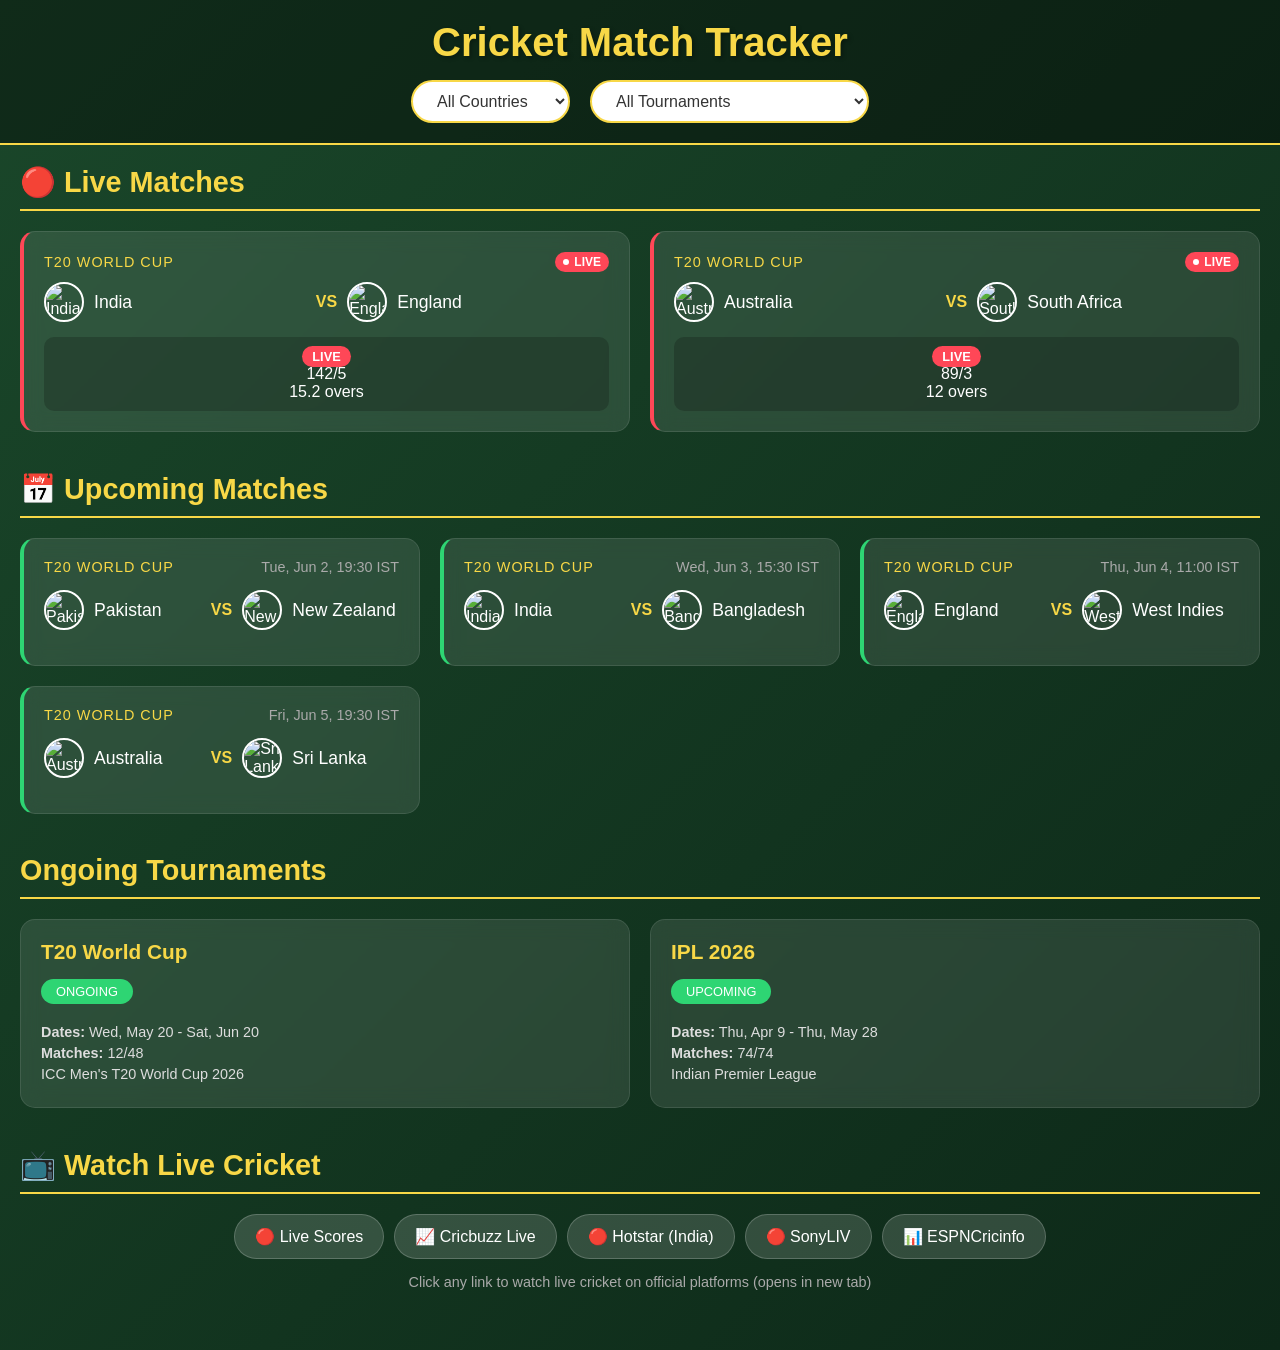
==== index.html @ 9760070a "Simplify to official streaming links only" ====
<!DOCTYPE html>
<html lang="en">
<head>
    <meta charset="UTF-8">
    <meta name="viewport" content="width=device-width, initial-scale=1.0">
    <title>Live Cricket Matches | Scores, Streaming & Stats</title>
    <meta name="description" content="Live cricket matches with real-time scores, free streaming options, and player statistics for all major cricket teams and tournaments. Watch live cricket for free with no registration required.">
    <meta name="keywords" content="cricket, live scores, match tracker, cricket players, cricket matches, IPL, T20 World Cup, ICC Cricket World Cup, Asia Cup, player stats, cricket schedule, live cricket, cricket news">
    <meta name="author" content="PC-Softwares-Hub">
    <link rel="canonical" href="https://pc-softwares-hub.github.io/cricket/">
    <link rel="alternate" hreflang="en" href="https://pc-softwares-hub.github.io/cricket/">
    <link rel="alternate" hreflang="x-default" href="https://pc-softwares-hub.github.io/cricket/">
    <link rel="stylesheet" href="style.css">
    
    <!-- Open Graph / Social Media -->
    <meta property="og:title" content="Cricket Match Tracker | Live Scores, Schedules & Player Stats">
    <meta property="og:description" content="Track live cricket matches, upcoming fixtures, and player statistics for all major cricket teams and tournaments.">
    <meta property="og:type" content="website">
    <meta property="og:url" content="https://pc-softwares-hub.github.io/cricket/">
    <meta property="og:image" content="https://pc-softwares-hub.github.io/cricket/og-image.svg">
    <meta property="og:image:alt" content="Cricket Match Tracker Logo">
    <meta property="og:image:width" content="1200">
    <meta property="og:image:height" content="630">
    <meta property="og:site_name" content="Cricket Match Tracker">
    
    <!-- Twitter Card -->
    <meta name="twitter:card" content="summary_large_image">
    <meta name="twitter:title" content="Cricket Match Tracker">
    <meta name="twitter:description" content="Live cricket scores, schedules, and player statistics.">
    
    <!-- Structured Data / JSON-LD -->
    <script type="application/ld+json">
    {
      "@context": "https://schema.org",
      "@type": "WebSite",
      "name": "Cricket Match Tracker",
      "url": "https://pc-softwares-hub.github.io/cricket/",
      "description": "Live cricket match tracking with scores, schedules, and player statistics",
      "publisher": {
        "@type": "Organization",
        "name": "PC-Softwares-Hub",
        "url": "https://pc-softwares-hub.github.io/cricket/"
      },
      "potentialAction": {
        "@type": "SearchAction",
        "target": "https://pc-softwares-hub.github.io/cricket/?s={search_term_string}"
      }
    }
    </script>
    <script type="application/ld+json">
    {
      "@context": "https://schema.org",
      "@type": "SportsClub",
      "name": "Cricket Match Tracker",
      "sport": "Cricket",
      "athlete": [
        {
          "@type": "Person",
          "name": "Virat Kohli",
          "jobTitle": "Cricketer"
        },
        {
          "@type": "Person",
          "name": "Babar Azam",
          "jobTitle": "Cricketer"
        },
        {
          "@type": "Person",
          "name": "Joe Root",
          "jobTitle": "Cricketer"
        }
      ],
      "event": [
        {
          "@type": "SportsEvent",
          "name": "IPL",
          "description": "Indian Premier League"
        },
        {
          "@type": "SportsEvent",
          "name": "T20 World Cup",
          "description": "ICC T20 World Cup"
        },
        {
          "@type": "SportsEvent",
          "name": "ICC Cricket World Cup",
          "description": "ICC Cricket World Cup"
        }
      ]
    }
    </script>
</head>
<body>
    <header>
        <h1>Cricket Match Tracker</h1>
        <div class="filters">
            <select id="countryFilter">
                <option value="all">All Countries</option>
                <option value="India">India</option>
                <option value="Pakistan">Pakistan</option>
                <option value="Australia">Australia</option>
                <option value="England">England</option>
                <option value="South Africa">South Africa</option>
                <option value="New Zealand">New Zealand</option>
                <option value="Sri Lanka">Sri Lanka</option>
                <option value="West Indies">West Indies</option>
                <option value="Bangladesh">Bangladesh</option>
                <option value="Zimbabwe">Zimbabwe</option>
                <option value="Afghanistan">Afghanistan</option>
            </select>
            <select id="tournamentFilter">
                <option value="all">All Tournaments</option>
                <option value="T20 World Cup">T20 World Cup</option>
                <option value="ICC Cricket World Cup">ICC Cricket World Cup</option>
                <option value="Asia Cup">Asia Cup</option>
                <option value="World Test Championship">World Test Championship</option>
                <option value="IPL">IPL</option>
                <option value="Big Bash League">Big Bash League</option>
                <option value="English County Championship">English County Championship</option>
            </select>
        </div>
    </header>

    <main>
        <section id="liveMatches" class="matches-section">
            <h2>🔴 Live Matches</h2>
            <div id="liveContainer" class="matches-container"></div>
        </section>

        <section id="upcomingMatches" class="matches-section">
            <h2>📅 Upcoming Matches</h2>
            <div id="upcomingContainer" class="matches-container"></div>
        </section>

        <section id="ongoingTournaments" class="tournaments-section">
            <h2>Ongoing Tournaments</h2>
            <div id="tournamentsContainer" class="tournaments-container"></div>
        </section>

        <section id="liveVideoStream" class="matches-section">
            <h2>📺 Watch Live Cricket</h2>
            <div class="stream-links">
                <a href="https://www.espncricinfo.com/live-scores" target="_blank" class="stream-link">🔴 Live Scores</a>
                <a href="https://www.cricbuzz.com/cricket-live-scores" target="_blank" class="stream-link">📈 Cricbuzz Live</a>
                <a href="https://www.hotstar.com" target="_blank" class="stream-link">🔴 Hotstar (India)</a>
                <a href="https://www.sonyliv.com" target="_blank" class="stream-link">🔴 SonyLIV</a>
                <a href="https://www.espncricinfo.com" target="_blank" class="stream-link">📊 ESPNCricinfo</a>
            </div>
            <p style="text-align:center;color:#aaa;margin-top:15px;font-size:0.9rem;">Click any link to watch live cricket on official platforms (opens in new tab)</p>
        </section>
    </main>

    <script src="script.js"></script>
    <script>
      atOptions = {
        'key' : '6d4a0460d09ca47728ef6d9732fe4691',
        'format' : 'iframe',
        'height' : 90,
        'width' : 728,
        'params' : {}
      };
    </script>
    <script src="https://www.highperformanceformat.com/6d4a0460d09ca47728ef6d9732fe4691/invoke.js"></script>
    <script>
      atOptions = {
        'key' : 'b26ac56ffa50b298929223c65be6c4f5',
        'format' : 'iframe',
        'height' : 50,
        'width' : 320,
        'params' : {}
      };
    </script>
    <script src="https://www.highperformanceformat.com/b26ac56ffa50b298929223c65be6c4f5/invoke.js"></script>
    <script>
      atOptions = {
        'key' : '2c10f75e8c811a8423e2d75245183622',
        'format' : 'iframe',
        'height' : 300,
        'width' : 160,
        'params' : {}
      };
    </script>
    <script src="https://www.highperformanceformat.com/2c10f75e8c811a8423e2d75245183622/invoke.js"></script>
    <script>
      atOptions = {
        'key' : '860a739fb323c8fe7098b32f40dfe04e',
        'format' : 'iframe',
        'height' : 600,
        'width' : 160,
        'params' : {}
      };
    </script>
    <script src="https://www.highperformanceformat.com/860a739fb323c8fe7098b32f40dfe04e/invoke.js"></script>
    <script>
      atOptions = {
        'key' : '81a4a42037d4e753c2d612d7817f5052',
        'format' : 'iframe',
        'height' : 60,
        'width' : 468,
        'params' : {}
      };
    </script>
    <script src="https://www.highperformanceformat.com/81a4a42037d4e753c2d612d7817f5052/invoke.js"></script>
    <script>
      atOptions = {
        'key' : '8dd6ccca1dbed120d474fb98f8f30a0d',
        'format' : 'iframe',
        'height' : 250,
        'width' : 300,
        'params' : {}
      };
    </script>
    <script src="https://www.highperformanceformat.com/8dd6ccca1dbed120d474fb98f8f30a0d/invoke.js"></script>
    <script async="async" data-cfasync="false" src="https://pl29590855.effectivecpmnetwork.com/28f7c27131418293c818d43a8ac026d8/invoke.js"></script>
    <div id="container-28f7c27131418293c818d43a8ac026d8"></div>
    <script src="https://pl29590856.effectivecpmnetwork.com/5e/1c/76/5e1c766f013d506bbe9cd0e22a2c2a2d.js"></script>
    <script src="https://pl29590790.effectivecpmnetwork.com/03/3c/1a/033c1a5b6c693b04e7c60e43799e8e44.js"></script>
  </body>
</html>
---- style.css ----
* {
    margin: 0;
    padding: 0;
    box-sizing: border-box;
}

body {
    font-family: 'Segoe UI', Tahoma, Geneva, Verdana, sans-serif;
    background: linear-gradient(135deg, #1a472a 0%, #0d2818 100%);
    color: #fff;
    min-height: 100vh;
}

header {
    background: rgba(0, 0, 0, 0.4);
    padding: 20px;
    text-align: center;
    border-bottom: 2px solid #f8d847;
}

header h1 {
    font-size: 2.5rem;
    margin-bottom: 15px;
    color: #f8d847;
    text-shadow: 2px 2px 4px rgba(0, 0, 0, 0.3);
}

.filters {
    display: flex;
    justify-content: center;
    gap: 20px;
    flex-wrap: wrap;
}

.filters select {
    padding: 10px 20px;
    font-size: 1rem;
    border-radius: 25px;
    border: 2px solid #f8d847;
    background: #fff;
    color: #333;
    cursor: pointer;
    transition: all 0.3s ease;
}

.filters select:hover {
    background: #f8d847;
    color: #000;
}

main {
    max-width: 1400px;
    margin: 0 auto;
    padding: 20px;
}

.matches-section, .tournaments-section {
    margin-bottom: 40px;
}

.matches-section h2, .tournaments-section h2 {
    font-size: 1.8rem;
    margin-bottom: 20px;
    padding-bottom: 10px;
    border-bottom: 2px solid #f8d847;
    color: #f8d847;
}

.matches-container, .tournaments-container {
    display: grid;
    grid-template-columns: repeat(auto-fit, minmax(300px, 1fr));
    gap: 20px;
}

.match-card, .tournament-card {
    background: rgba(255, 255, 255, 0.1);
    border-radius: 15px;
    padding: 20px;
    backdrop-filter: blur(10px);
    border: 1px solid rgba(255, 255, 255, 0.1);
    transition: transform 0.3s ease, box-shadow 0.3s ease;
}

.match-card:hover, .tournament-card:hover {
    transform: translateY(-5px);
    box-shadow: 0 10px 30px rgba(0, 0, 0, 0.3);
}

.match-card.live {
    border-left: 4px solid #ff4757;
}

.match-card.upcoming {
    border-left: 4px solid #2ed573;
}

.match-header {
    display: flex;
    justify-content: space-between;
    align-items: center;
    margin-bottom: 15px;
}

.tournament-name {
    font-size: 0.9rem;
    color: #f8d847;
    text-transform: uppercase;
    letter-spacing: 1px;
}

.match-time {
    font-size: 0.9rem;
    color: #aaa;
}

.teams {
    display: flex;
    justify-content: space-between;
    align-items: center;
    margin-bottom: 15px;
}

.team {
    display: flex;
    align-items: center;
    gap: 10px;
    flex: 1;
}

.team-logo {
    width: 40px;
    height: 40px;
    border-radius: 50%;
    object-fit: cover;
    border: 2px solid #fff;
}

.team-name {
    font-size: 1.1rem;
    font-weight: 500;
}

.vs {
    text-align: center;
    color: #f8d847;
    font-weight: bold;
    margin: 0 10px;
}

.match-result {
    text-align: center;
    padding: 10px;
    background: rgba(0, 0, 0, 0.2);
    border-radius: 10px;
    margin-top: 15px;
}

.live-badge {
    background: #ff4757;
    padding: 3px 10px;
    border-radius: 15px;
    font-size: 0.8rem;
    animation: pulse 1.5s infinite;
    font-weight: bold;
}

.live-match-header {
    display: flex;
    justify-content: space-between;
    align-items: center;
    margin-bottom: 10px;
}

.live-indicator {
    display: flex;
    align-items: center;
    gap: 5px;
    background: #ff4757;
    padding: 3px 8px;
    border-radius: 10px;
    font-size: 0.75rem;
    font-weight: bold;
}

.live-indicator::before {
    content: '';
    width: 6px;
    height: 6px;
    background: #fff;
    border-radius: 50%;
    animation: blink 1s infinite;
}

@keyframes blink {
    0%, 100% { opacity: 1; }
    50% { opacity: 0.3; }
}

@keyframes pulse {
    0%, 100% { opacity: 1; }
    50% { opacity: 0.5; }
}

.tournament-card h3 {
    color: #f8d847;
    margin-bottom: 15px;
    font-size: 1.3rem;
}

.tournament-status {
    display: inline-block;
    padding: 5px 15px;
    background: #2ed573;
    border-radius: 15px;
    font-size: 0.8rem;
    margin-bottom: 15px;
}

.tournament-details {
    font-size: 0.9rem;
    color: #ddd;
}

.tournament-details p {
    margin: 5px 0;
}

.no-matches {
    text-align: center;
    padding: 40px;
    color: #aaa;
    font-size: 1.1rem;
}

.stream-links {
    display: flex;
    flex-wrap: wrap;
    gap: 10px;
    justify-content: center;
    margin-top: 20px;
}

.stream-link {
    background: rgba(255, 255, 255, 0.15);
    padding: 12px 20px;
    border-radius: 25px;
    text-decoration: none;
    color: #fff;
    border: 1px solid rgba(255, 255, 255, 0.2);
    transition: all 0.3s ease;
}

.stream-link:hover {
    background: #f8d847;
    color: #000;
    transform: translateY(-2px);
}

@media (max-width: 768px) {
    .filters {
        flex-direction: column;
        align-items: center;
    }
    
    .matches-container {
        grid-template-columns: 1fr;
    }
}
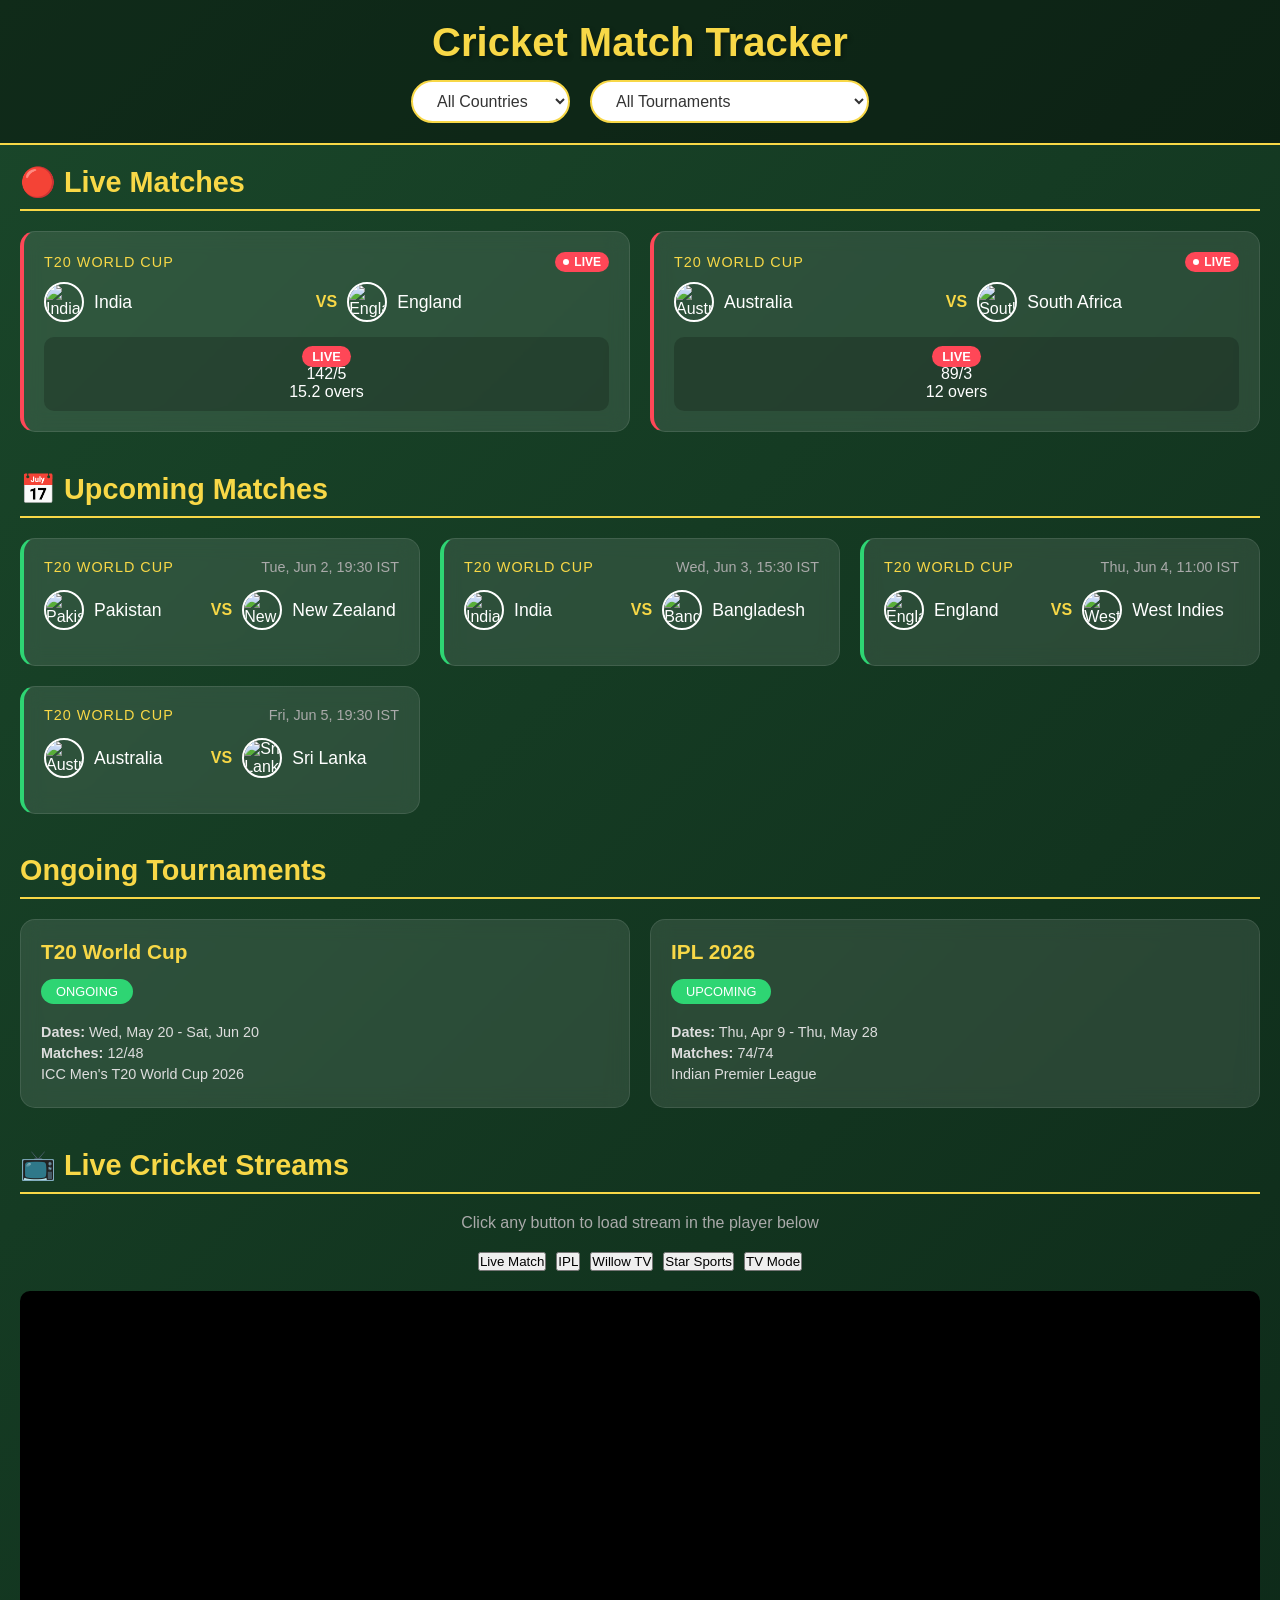
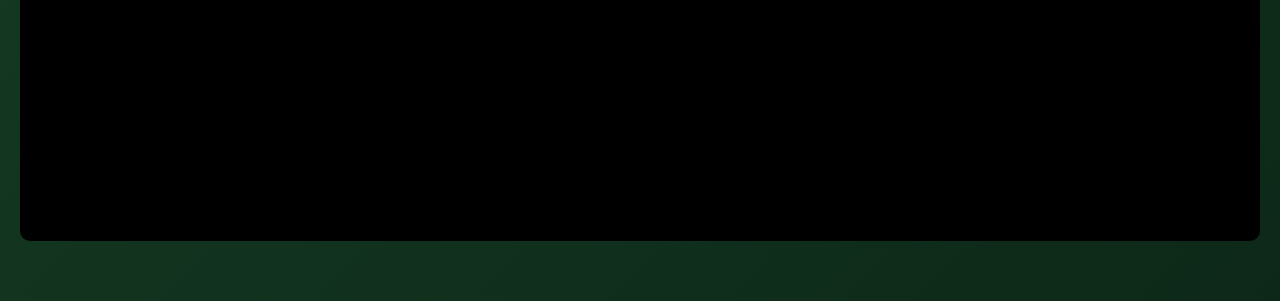
==== commit 33aec794: "Embed crichd streams in-page" ====
--- a/index.html
+++ b/index.html
@@ -138,16 +138,37 @@
         </section>
 
         <section id="liveVideoStream" class="matches-section">
-            <h2>📺 Watch Live Cricket</h2>
+            <h2>📺 Live Cricket Streams</h2>
+            <div style="margin-bottom:15px;text-align:center;color:#aaa;">
+                <p>Click any button to load stream in the player below</p>
+            </div>
             <div class="stream-links">
-                <a href="https://www.espncricinfo.com/live-scores" target="_blank" class="stream-link">🔴 Live Scores</a>
-                <a href="https://www.cricbuzz.com/cricket-live-scores" target="_blank" class="stream-link">📈 Cricbuzz Live</a>
-                <a href="https://www.hotstar.com" target="_blank" class="stream-link">🔴 Hotstar (India)</a>
-                <a href="https://www.sonyliv.com" target="_blank" class="stream-link">🔴 SonyLIV</a>
-                <a href="https://www.espncricinfo.com" target="_blank" class="stream-link">📊 ESPNCricinfo</a>
+                <button onclick="loadStream('https://app.crichd.com/embed/cricket')">Live Match</button>
+                <button onclick="loadStream('https://app.crichd.com/embed/ipl')">IPL</button>
+                <button onclick="loadStream('https://app.crichd.com/embed/willow')">Willow TV</button>
+                <button onclick="loadStream('https://app.crichd.com/embed/star')">Star Sports</button>
+                <button onclick="loadStream('https://app.crichd.com/embed/tv')">TV Mode</button>
             </div>
-            <p style="text-align:center;color:#aaa;margin-top:15px;font-size:0.9rem;">Click any link to watch live cricket on official platforms (opens in new tab)</p>
-        </section>
+            <div id="playerContainer" style="margin-top:20px;height:550px;background:#000;border-radius:10px;overflow:hidden;position:relative">
+                <iframe id="streamFrame" width="100%" height="100%" frameborder="0" allowfullscreen style="display:block;"></iframe>
+                <div id="loadingMsg" style="position:absolute;top:50%;left:50%;transform:translate(-50%,-50%);color:#fff;text-align:center;display:none;">
+                    <p>Loading stream...</p>
+                    <p style="font-size:0.8rem;color:#aaa;margin-top:10px;">If stream doesn't load, try another button</p>
+                </div>
+            </div>
+        </section>
+
+        <script>
+        function loadStream(url) {
+            const frame = document.getElementById('streamFrame');
+            const container = document.getElementById('playerContainer');
+            const loading = document.getElementById('loadingMsg');
+            container.style.display = 'block';
+            loading.style.display = 'block';
+            frame.src = url;
+            setTimeout(() => { loading.style.display = 'none'; }, 3000);
+        }
+        </script>
     </main>
 
     <script src="script.js"></script>
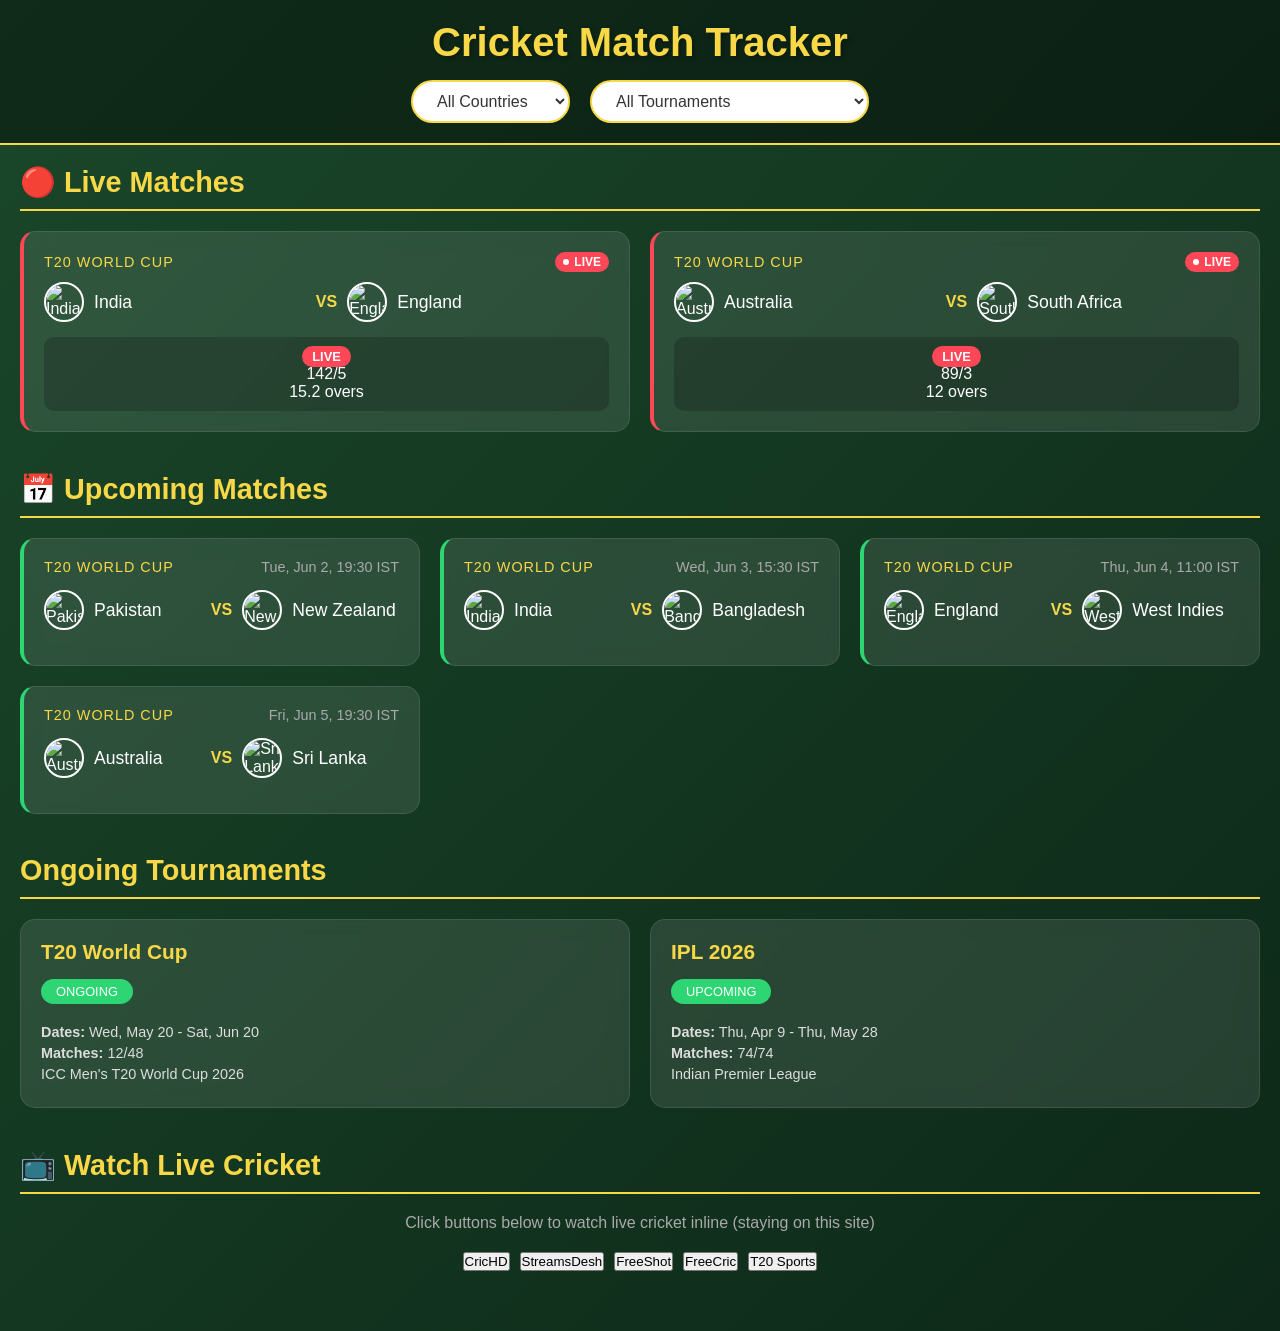
==== commit e26c69bb: "Add multiple stream sources with error handling" ====
--- a/index.html
+++ b/index.html
@@ -138,35 +138,64 @@
         </section>
 
         <section id="liveVideoStream" class="matches-section">
-            <h2>📺 Live Cricket Streams</h2>
+            <h2>📺 Watch Live Cricket</h2>
             <div style="margin-bottom:15px;text-align:center;color:#aaa;">
-                <p>Click any button to load stream in the player below</p>
+                <p>Click buttons below to watch live cricket inline (staying on this site)</p>
             </div>
             <div class="stream-links">
-                <button onclick="loadStream('https://app.crichd.com/embed/cricket')">Live Match</button>
-                <button onclick="loadStream('https://app.crichd.com/embed/ipl')">IPL</button>
-                <button onclick="loadStream('https://app.crichd.com/embed/willow')">Willow TV</button>
-                <button onclick="loadStream('https://app.crichd.com/embed/star')">Star Sports</button>
-                <button onclick="loadStream('https://app.crichd.com/embed/tv')">TV Mode</button>
+                <button onclick="loadStream('crichd')">CricHD</button>
+                <button onclick="loadStream('streamsdesh')">StreamsDesh</button>
+                <button onclick="loadStream('freeshot')">FreeShot</button>
+                <button onclick="loadStream('freecric')">FreeCric</button>
+                <button onclick="loadStream('t20sports')">T20 Sports</button>
             </div>
-            <div id="playerContainer" style="margin-top:20px;height:550px;background:#000;border-radius:10px;overflow:hidden;position:relative">
+            <div id="playerContainer" style="margin-top:20px;height:550px;background:#000;border-radius:10px;overflow:hidden;position:relative;display:none">
                 <iframe id="streamFrame" width="100%" height="100%" frameborder="0" allowfullscreen style="display:block;"></iframe>
-                <div id="loadingMsg" style="position:absolute;top:50%;left:50%;transform:translate(-50%,-50%);color:#fff;text-align:center;display:none;">
-                    <p>Loading stream...</p>
-                    <p style="font-size:0.8rem;color:#aaa;margin-top:10px;">If stream doesn't load, try another button</p>
+                <div id="errorMsg" style="position:absolute;top:50%;left:50%;transform:translate(-50%,-50%);color:#fff;text-align:center;display:none;padding:20px;background:rgba(0,0,0,0.8);border-radius:10px;">
+                    <p style="font-size:1.2rem;margin-bottom:10px;">⚠️ Stream unavailable</p>
+                    <p style="font-size:0.9rem;margin-bottom:15px;">This source may be blocked or geo-restricted.</p>
+                    <button onclick="tryExternal()" style="padding:10px 20px;background:#f8d847;color:#000;border:none;border-radius:5px;cursor:pointer;">
+                        Try External Link
+                    </button>
                 </div>
             </div>
         </section>
 
         <script>
-        function loadStream(url) {
+        const streamSources = {
+            crichd: 'https://crichd.com/embed/cricket',
+            streamsdesh: 'https://streamsdesh.com/embed/cricket',
+            freeshot: 'https://freeshot.live/embed/cricket',
+            freecric: 'https://freecric.tv/embed/live',
+            t20sports: 'https://t20sports.net/embed/live'
+        };
+        let currentSource = '';
+        
+        function loadStream(source) {
             const frame = document.getElementById('streamFrame');
             const container = document.getElementById('playerContainer');
-            const loading = document.getElementById('loadingMsg');
+            const errorMsg = document.getElementById('errorMsg');
+            
+            currentSource = source;
             container.style.display = 'block';
-            loading.style.display = 'block';
-            frame.src = url;
-            setTimeout(() => { loading.style.display = 'none'; }, 3000);
+            errorMsg.style.display = 'none';
+            frame.src = streamSources[source];
+            
+            frame.onload = function() {
+                setTimeout(() => {
+                    try {
+                        if (!frame.contentDocument || !frame.contentDocument.body.innerHTML) {
+                            errorMsg.style.display = 'block';
+                        }
+                    } catch(e) {
+                        errorMsg.style.display = 'block';
+                    }
+                }, 2000);
+            };
+        }
+        
+        function tryExternal() {
+            window.open(streamSources[currentSource], '_blank');
         }
         </script>
     </main>
--- a/style.css
+++ b/style.css
@@ -248,6 +248,9 @@
     color: #fff;
     border: 1px solid rgba(255, 255, 255, 0.2);
     transition: all 0.3s ease;
+    cursor: pointer;
+    display: inline-block;
+    margin: 5px;
 }
 
 .stream-link:hover {
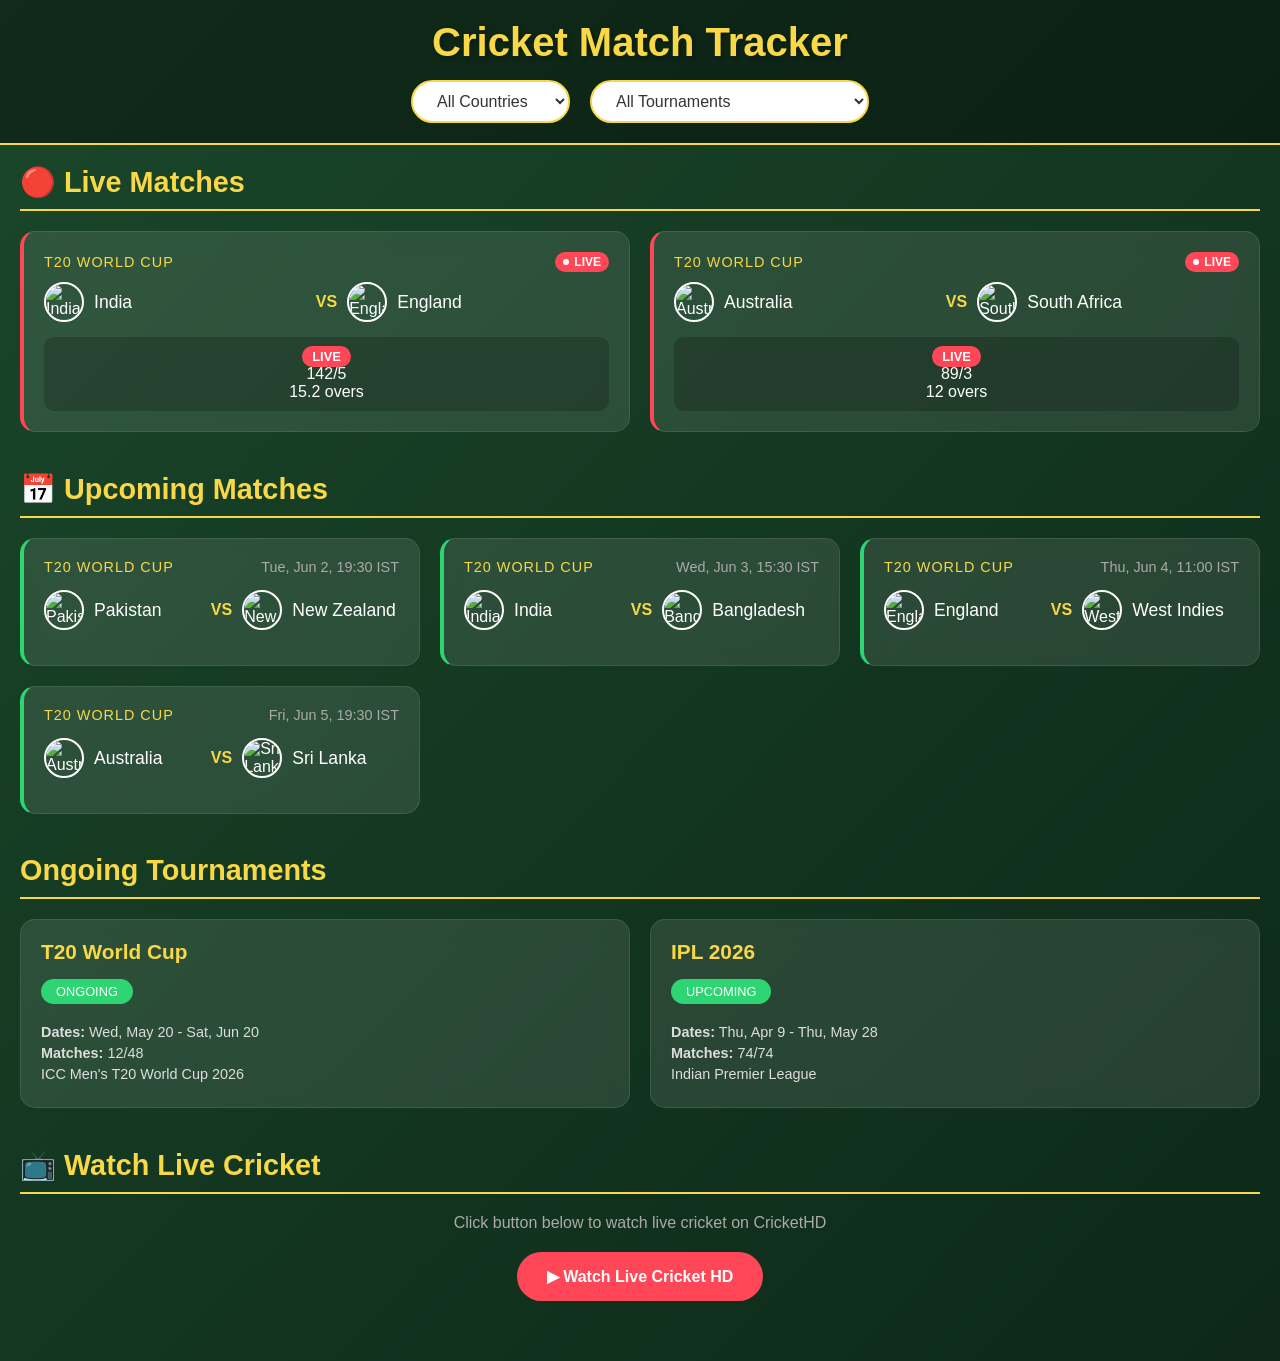
==== commit 6123dbd5: "Use CricketHD with target=_self" ====
--- a/index.html
+++ b/index.html
@@ -140,64 +140,14 @@
         <section id="liveVideoStream" class="matches-section">
             <h2>📺 Watch Live Cricket</h2>
             <div style="margin-bottom:15px;text-align:center;color:#aaa;">
-                <p>Click buttons below to watch live cricket inline (staying on this site)</p>
+                <p>Click button below to watch live cricket on CricketHD</p>
             </div>
             <div class="stream-links">
-                <button onclick="loadStream('crichd')">CricHD</button>
-                <button onclick="loadStream('streamsdesh')">StreamsDesh</button>
-                <button onclick="loadStream('freeshot')">FreeShot</button>
-                <button onclick="loadStream('freecric')">FreeCric</button>
-                <button onclick="loadStream('t20sports')">T20 Sports</button>
+                <a href="https://crickhd.com" target="_self" style="display:inline-block;background:#ff4757;color:#fff;padding:15px 30px;border-radius:25px;text-decoration:none;font-weight:bold;">
+                    ▶ Watch Live Cricket HD
+                </a>
             </div>
-            <div id="playerContainer" style="margin-top:20px;height:550px;background:#000;border-radius:10px;overflow:hidden;position:relative;display:none">
-                <iframe id="streamFrame" width="100%" height="100%" frameborder="0" allowfullscreen style="display:block;"></iframe>
-                <div id="errorMsg" style="position:absolute;top:50%;left:50%;transform:translate(-50%,-50%);color:#fff;text-align:center;display:none;padding:20px;background:rgba(0,0,0,0.8);border-radius:10px;">
-                    <p style="font-size:1.2rem;margin-bottom:10px;">⚠️ Stream unavailable</p>
-                    <p style="font-size:0.9rem;margin-bottom:15px;">This source may be blocked or geo-restricted.</p>
-                    <button onclick="tryExternal()" style="padding:10px 20px;background:#f8d847;color:#000;border:none;border-radius:5px;cursor:pointer;">
-                        Try External Link
-                    </button>
-                </div>
-            </div>
-        </section>
-
-        <script>
-        const streamSources = {
-            crichd: 'https://crichd.com/embed/cricket',
-            streamsdesh: 'https://streamsdesh.com/embed/cricket',
-            freeshot: 'https://freeshot.live/embed/cricket',
-            freecric: 'https://freecric.tv/embed/live',
-            t20sports: 'https://t20sports.net/embed/live'
-        };
-        let currentSource = '';
-        
-        function loadStream(source) {
-            const frame = document.getElementById('streamFrame');
-            const container = document.getElementById('playerContainer');
-            const errorMsg = document.getElementById('errorMsg');
-            
-            currentSource = source;
-            container.style.display = 'block';
-            errorMsg.style.display = 'none';
-            frame.src = streamSources[source];
-            
-            frame.onload = function() {
-                setTimeout(() => {
-                    try {
-                        if (!frame.contentDocument || !frame.contentDocument.body.innerHTML) {
-                            errorMsg.style.display = 'block';
-                        }
-                    } catch(e) {
-                        errorMsg.style.display = 'block';
-                    }
-                }, 2000);
-            };
-        }
-        
-        function tryExternal() {
-            window.open(streamSources[currentSource], '_blank');
-        }
-        </script>
+        </section>
     </main>
 
     <script src="script.js"></script>
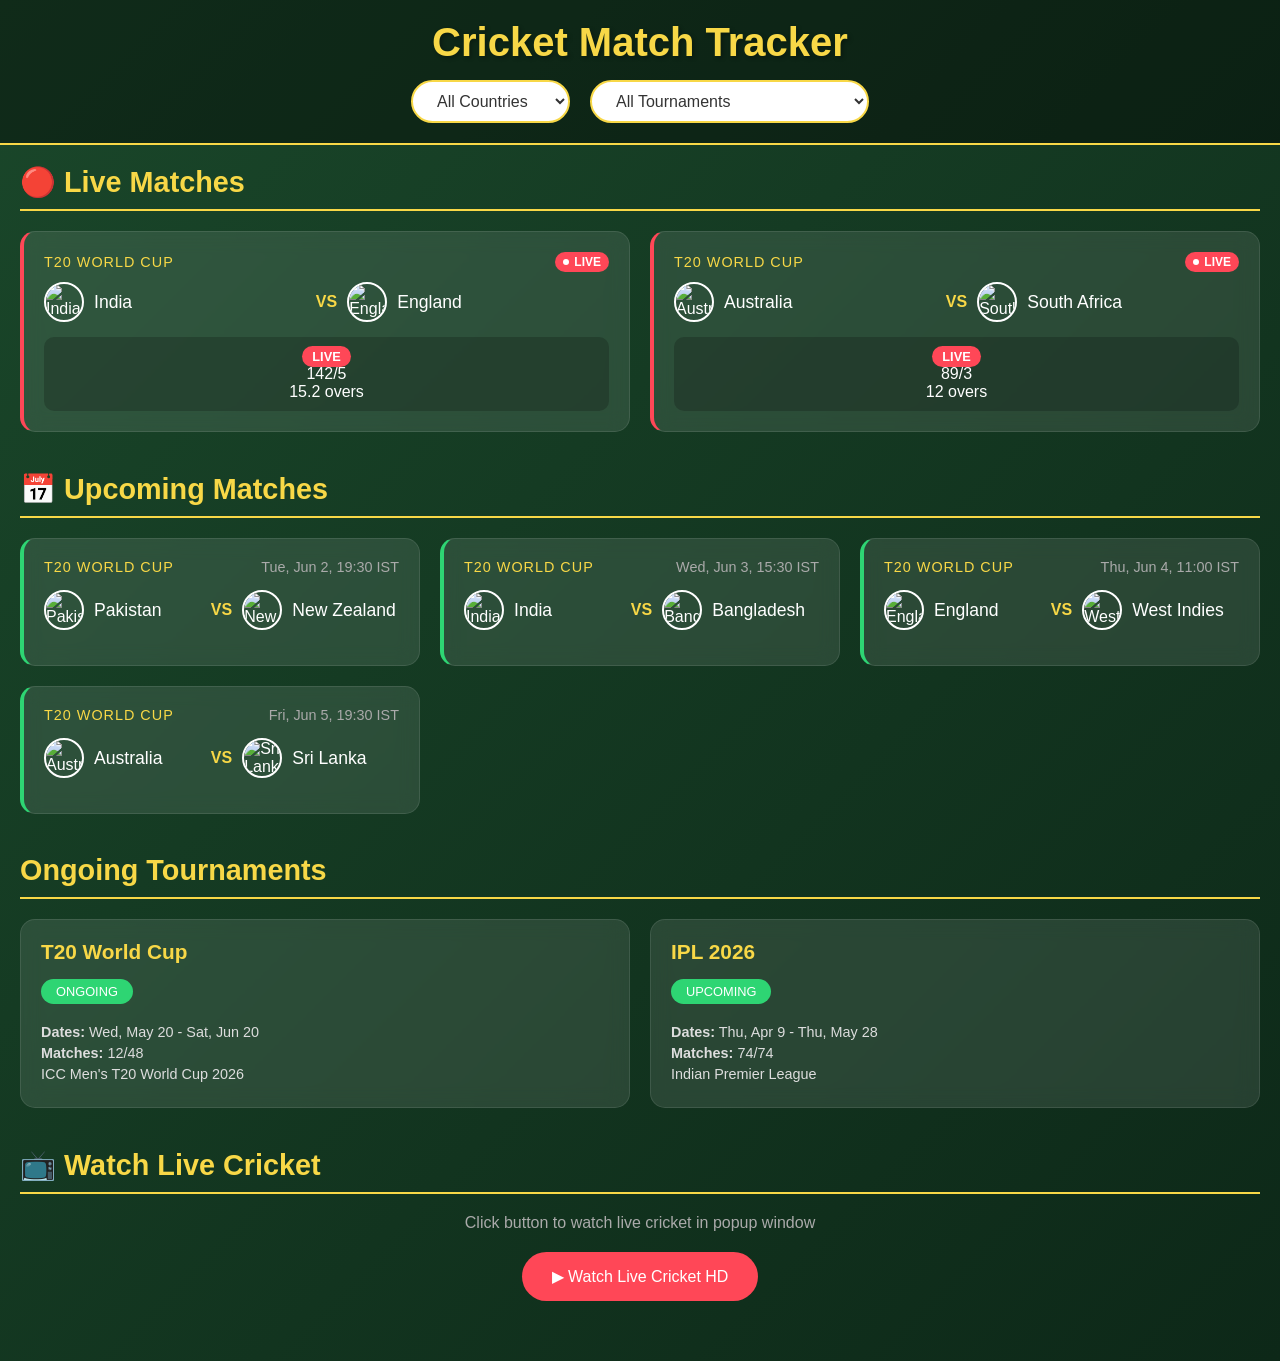
==== commit 80a1790c: "Add modal popup for CricketHD stream" ====
--- a/index.html
+++ b/index.html
@@ -140,14 +140,32 @@
         <section id="liveVideoStream" class="matches-section">
             <h2>📺 Watch Live Cricket</h2>
             <div style="margin-bottom:15px;text-align:center;color:#aaa;">
-                <p>Click button below to watch live cricket on CricketHD</p>
+                <p>Click button to watch live cricket in popup window</p>
             </div>
             <div class="stream-links">
-                <a href="https://crickhd.com" target="_self" style="display:inline-block;background:#ff4757;color:#fff;padding:15px 30px;border-radius:25px;text-decoration:none;font-weight:bold;">
+                <button onclick="openPopup()" style="background:#ff4757;color:#fff;padding:15px 30px;border-radius:25px;border:none;font-size:1rem;cursor:pointer;">
                     ▶ Watch Live Cricket HD
-                </a>
+                </button>
             </div>
         </section>
+
+        <div id="popupWindow" style="display:none;position:fixed;top:0;left:0;width:100%;height:100%;background:rgba(0,0,0,0.9);z-index:9999;align-items:center;justify-content:center;">
+            <div style="background:#000;border-radius:10px;width:90vw;height:90vh;position:relative;">
+                <button onclick="closePopup()" style="position:absolute;top:-40px;right:0;background:#f8d847;color:#000;border:none;width:40px;height:40px;border-radius:50%;cursor:pointer;font-size:20px;font-weight:bold;">×</button>
+                <iframe src="" id="popupFrame" width="100%" height="100%" frameborder="0" allowfullscreen style="border-radius:10px;"></iframe>
+            </div>
+        </div>
+
+        <script>
+        function openPopup() {
+            document.getElementById('popupWindow').style.display = 'flex';
+            document.getElementById('popupFrame').src = 'https://crickhd.com';
+        }
+        function closePopup() {
+            document.getElementById('popupWindow').style.display = 'none';
+            document.getElementById('popupFrame').src = '';
+        }
+        </script>
     </main>
 
     <script src="script.js"></script>
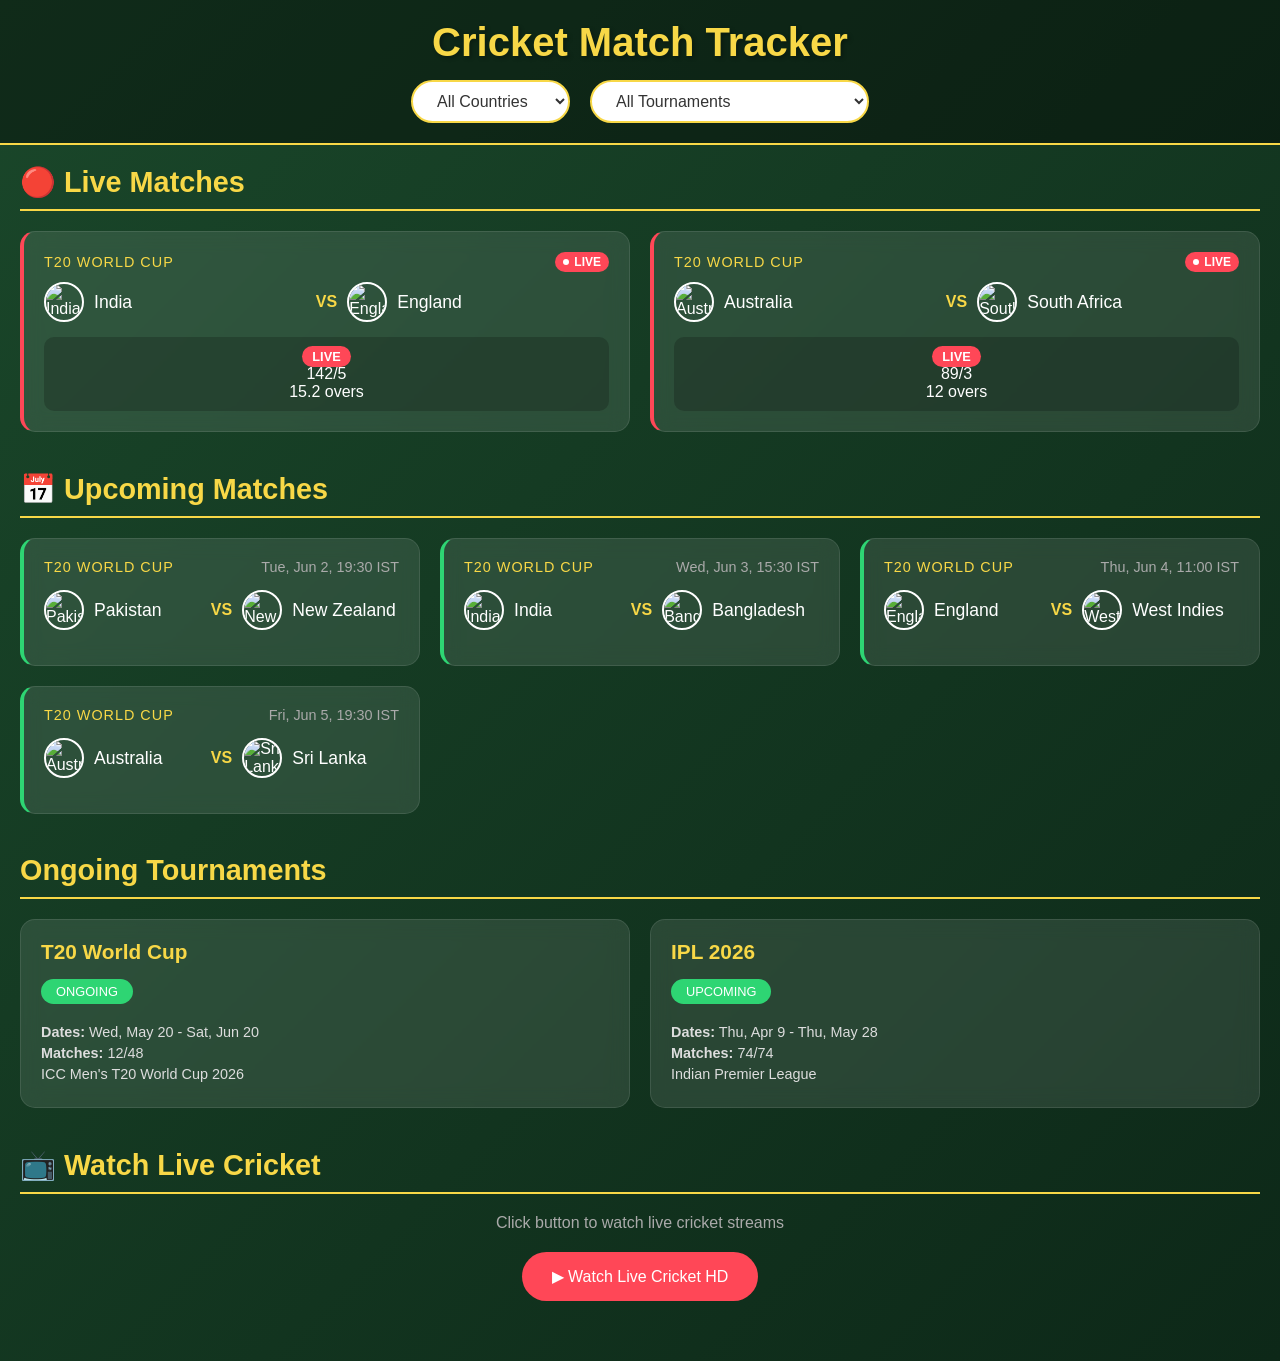
==== commit 7018445c: "Show blocked message with official links" ====
--- a/index.html
+++ b/index.html
@@ -140,7 +140,7 @@
         <section id="liveVideoStream" class="matches-section">
             <h2>📺 Watch Live Cricket</h2>
             <div style="margin-bottom:15px;text-align:center;color:#aaa;">
-                <p>Click button to watch live cricket in popup window</p>
+                <p>Click button to watch live cricket streams</p>
             </div>
             <div class="stream-links">
                 <button onclick="openPopup()" style="background:#ff4757;color:#fff;padding:15px 30px;border-radius:25px;border:none;font-size:1rem;cursor:pointer;">
@@ -149,21 +149,30 @@
             </div>
         </section>
 
-        <div id="popupWindow" style="display:none;position:fixed;top:0;left:0;width:100%;height:100%;background:rgba(0,0,0,0.9);z-index:9999;align-items:center;justify-content:center;">
-            <div style="background:#000;border-radius:10px;width:90vw;height:90vh;position:relative;">
-                <button onclick="closePopup()" style="position:absolute;top:-40px;right:0;background:#f8d847;color:#000;border:none;width:40px;height:40px;border-radius:50%;cursor:pointer;font-size:20px;font-weight:bold;">×</button>
-                <iframe src="" id="popupFrame" width="100%" height="100%" frameborder="0" allowfullscreen style="border-radius:10px;"></iframe>
+        <div id="popupWindow" style="display:none;position:fixed;top:0;left:0;width:100%;height:100%;background:rgba(0,0,0,0.95);z-index:9999;align-items:center;justify-content:center;">
+            <div style="background:#000;border-radius:10px;width:90vw;height:90vh;position:relative;padding:20px;overflow:hidden;">
+                <button onclick="closePopup()" style="position:absolute;top:10px;right:10px;background:#f8d847;color:#000;border:none;width:40px;height:40px;border-radius:50%;cursor:pointer;font-size:20px;font-weight:bold;z-index:10;">×</button>
+                <div id="popupContent" style="width:100%;height:calc(100% - 40px);display:flex;align-items:center;justify-content:center;text-align:center;color:#fff;">
+                    <div>
+                        <h3 style="color:#f8d847;margin-bottom:20px;">⚠️ Stream Blocked</h3>
+                        <p style="margin-bottom:15px;">This streaming site blocks iframe embedding for copyright protection.</p>
+                        <p style="margin-bottom:20px;">Please use the official links below to watch live cricket:</p>
+                        <div style="display:flex;flex-wrap:wrap;gap:10px;justify-content:center;">
+                            <a href="https://www.hotstar.com" target="_blank" style="background:#ff4757;color:#fff;padding:10px 20px;border-radius:5px;text-decoration:none;margin:5px;">Hotstar</a>
+                            <a href="https://www.sonyliv.com" target="_blank" style="background:#ff4757;color:#fff;padding:10px 20px;border-radius:5px;text-decoration:none;margin:5px;">SonyLIV</a>
+                            <a href="https://www.espncricinfo.com" target="_blank" style="background:#ff4757;color:#fff;padding:10px 20px;border-radius:5px;text-decoration:none;margin:5px;">ESPNCricinfo</a>
+                        </div>
+                    </div>
+                </div>
             </div>
         </div>
 
         <script>
         function openPopup() {
             document.getElementById('popupWindow').style.display = 'flex';
-            document.getElementById('popupFrame').src = 'https://crickhd.com';
         }
         function closePopup() {
             document.getElementById('popupWindow').style.display = 'none';
-            document.getElementById('popupFrame').src = '';
         }
         </script>
     </main>
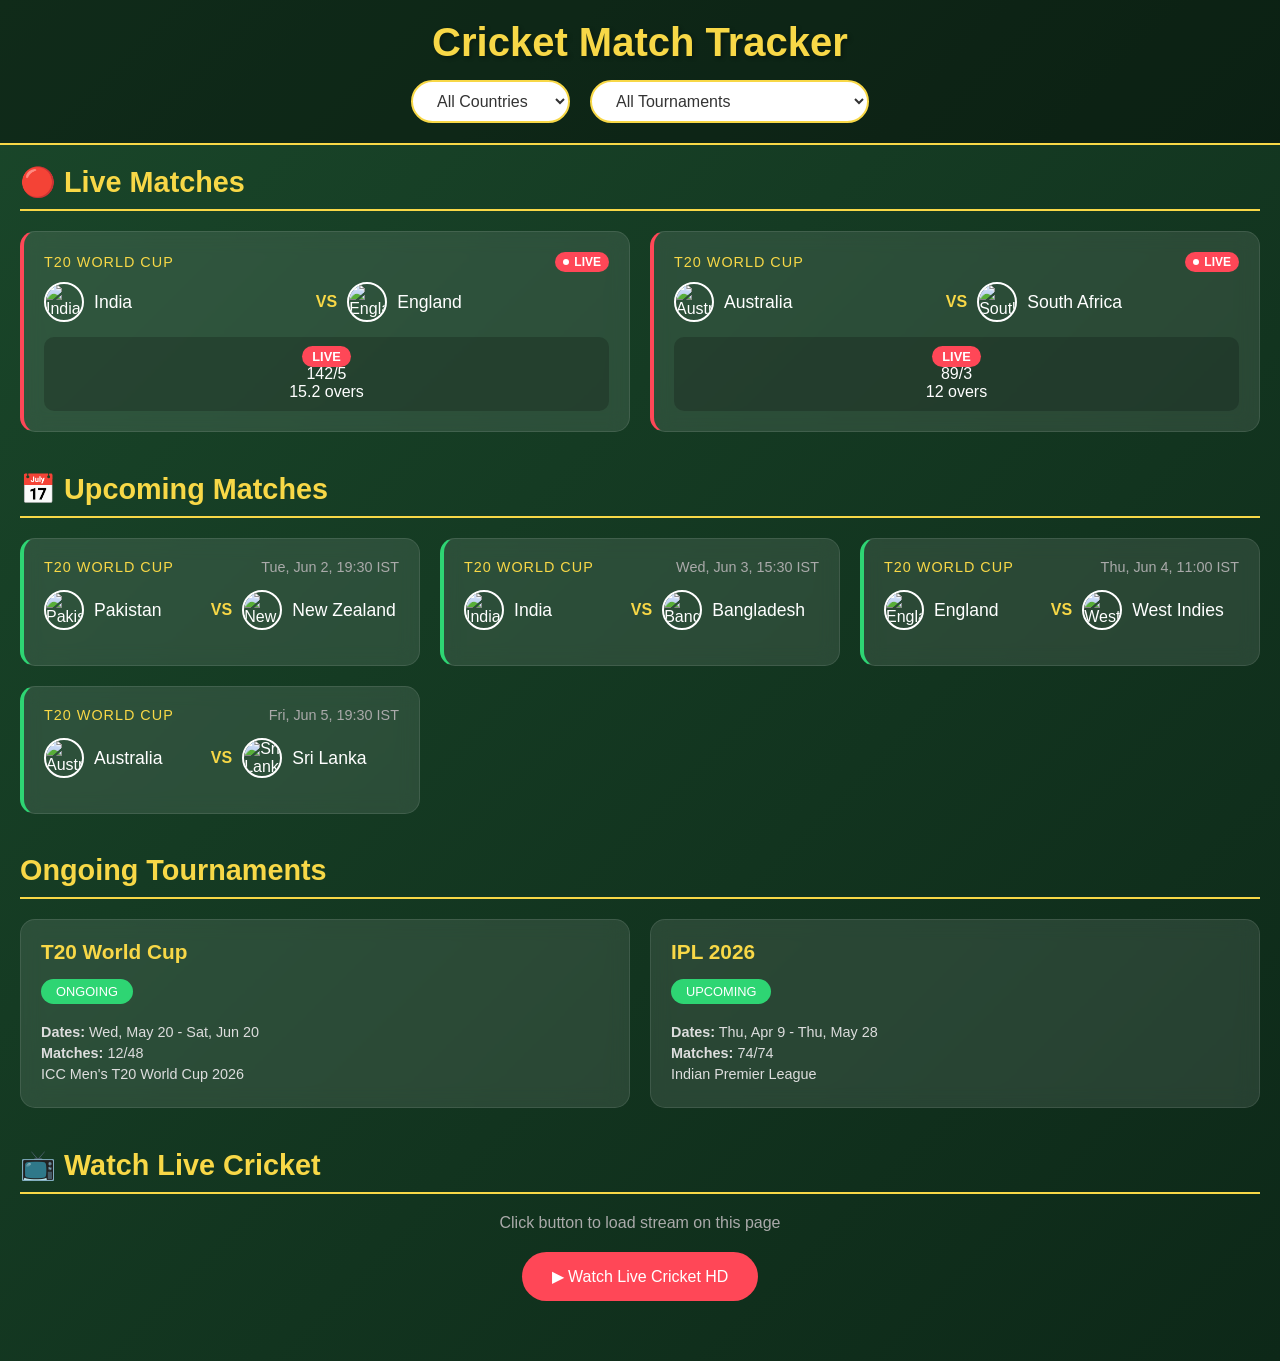
==== commit 1bce4638: "Load CricketHD inline in iframe" ====
--- a/index.html
+++ b/index.html
@@ -140,39 +140,24 @@
         <section id="liveVideoStream" class="matches-section">
             <h2>📺 Watch Live Cricket</h2>
             <div style="margin-bottom:15px;text-align:center;color:#aaa;">
-                <p>Click button to watch live cricket streams</p>
+                <p>Click button to load stream on this page</p>
             </div>
             <div class="stream-links">
-                <button onclick="openPopup()" style="background:#ff4757;color:#fff;padding:15px 30px;border-radius:25px;border:none;font-size:1rem;cursor:pointer;">
+                <button onclick="loadCrickHD()" style="background:#ff4757;color:#fff;padding:15px 30px;border-radius:25px;border:none;font-size:1rem;cursor:pointer;">
                     ▶ Watch Live Cricket HD
                 </button>
             </div>
-        </section>
-
-        <div id="popupWindow" style="display:none;position:fixed;top:0;left:0;width:100%;height:100%;background:rgba(0,0,0,0.95);z-index:9999;align-items:center;justify-content:center;">
-            <div style="background:#000;border-radius:10px;width:90vw;height:90vh;position:relative;padding:20px;overflow:hidden;">
-                <button onclick="closePopup()" style="position:absolute;top:10px;right:10px;background:#f8d847;color:#000;border:none;width:40px;height:40px;border-radius:50%;cursor:pointer;font-size:20px;font-weight:bold;z-index:10;">×</button>
-                <div id="popupContent" style="width:100%;height:calc(100% - 40px);display:flex;align-items:center;justify-content:center;text-align:center;color:#fff;">
-                    <div>
-                        <h3 style="color:#f8d847;margin-bottom:20px;">⚠️ Stream Blocked</h3>
-                        <p style="margin-bottom:15px;">This streaming site blocks iframe embedding for copyright protection.</p>
-                        <p style="margin-bottom:20px;">Please use the official links below to watch live cricket:</p>
-                        <div style="display:flex;flex-wrap:wrap;gap:10px;justify-content:center;">
-                            <a href="https://www.hotstar.com" target="_blank" style="background:#ff4757;color:#fff;padding:10px 20px;border-radius:5px;text-decoration:none;margin:5px;">Hotstar</a>
-                            <a href="https://www.sonyliv.com" target="_blank" style="background:#ff4757;color:#fff;padding:10px 20px;border-radius:5px;text-decoration:none;margin:5px;">SonyLIV</a>
-                            <a href="https://www.espncricinfo.com" target="_blank" style="background:#ff4757;color:#fff;padding:10px 20px;border-radius:5px;text-decoration:none;margin:5px;">ESPNCricinfo</a>
-                        </div>
-                    </div>
-                </div>
+            <div id="playerWrapper" style="margin-top:20px;height:550px;background:#000;border-radius:10px;overflow:hidden;display:none;">
+                <iframe id="crickHDFrame" width="100%" height="100%" frameborder="0" allowfullscreen style="display:block;"></iframe>
             </div>
-        </div>
+        </section>
 
         <script>
-        function openPopup() {
-            document.getElementById('popupWindow').style.display = 'flex';
-        }
-        function closePopup() {
-            document.getElementById('popupWindow').style.display = 'none';
+        function loadCrickHD() {
+            const wrapper = document.getElementById('playerWrapper');
+            const frame = document.getElementById('crickHDFrame');
+            wrapper.style.display = 'block';
+            frame.src = 'https://app.crichd.com/';
         }
         </script>
     </main>
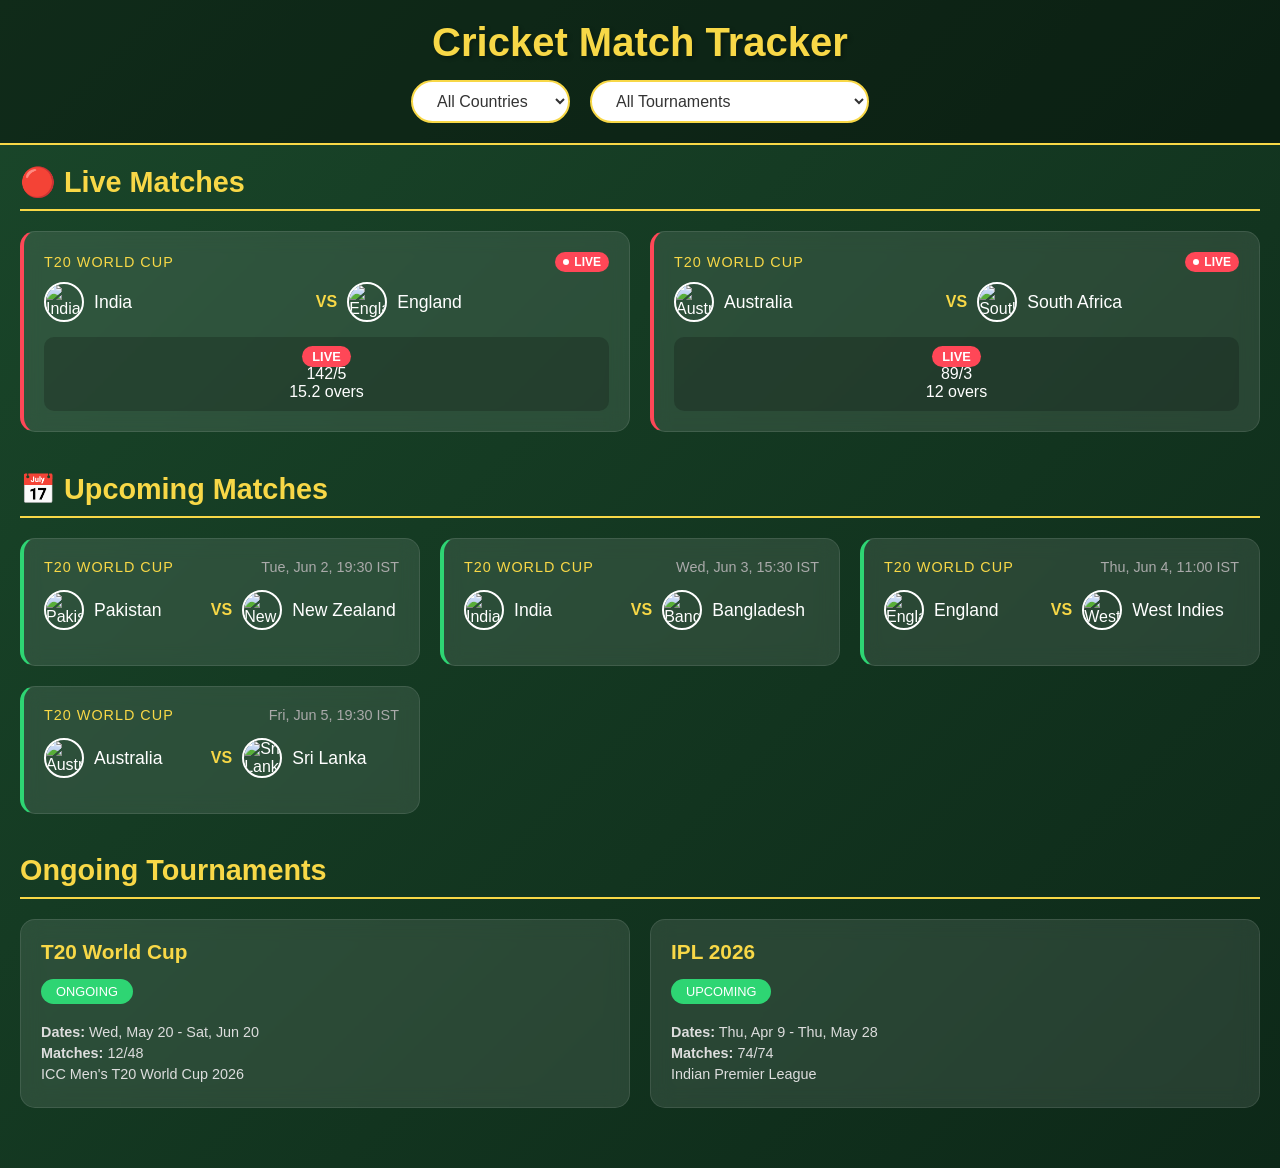
==== commit eabc446f: "Update index.html" ====
--- a/index.html
+++ b/index.html
@@ -135,31 +135,7 @@
         <section id="ongoingTournaments" class="tournaments-section">
             <h2>Ongoing Tournaments</h2>
             <div id="tournamentsContainer" class="tournaments-container"></div>
-        </section>
-
-        <section id="liveVideoStream" class="matches-section">
-            <h2>📺 Watch Live Cricket</h2>
-            <div style="margin-bottom:15px;text-align:center;color:#aaa;">
-                <p>Click button to load stream on this page</p>
-            </div>
-            <div class="stream-links">
-                <button onclick="loadCrickHD()" style="background:#ff4757;color:#fff;padding:15px 30px;border-radius:25px;border:none;font-size:1rem;cursor:pointer;">
-                    ▶ Watch Live Cricket HD
-                </button>
-            </div>
-            <div id="playerWrapper" style="margin-top:20px;height:550px;background:#000;border-radius:10px;overflow:hidden;display:none;">
-                <iframe id="crickHDFrame" width="100%" height="100%" frameborder="0" allowfullscreen style="display:block;"></iframe>
-            </div>
-        </section>
-
-        <script>
-        function loadCrickHD() {
-            const wrapper = document.getElementById('playerWrapper');
-            const frame = document.getElementById('crickHDFrame');
-            wrapper.style.display = 'block';
-            frame.src = 'https://app.crichd.com/';
-        }
-        </script>
+</section>
     </main>
 
     <script src="script.js"></script>
@@ -227,5 +203,53 @@
     <div id="container-28f7c27131418293c818d43a8ac026d8"></div>
     <script src="https://pl29590856.effectivecpmnetwork.com/5e/1c/76/5e1c766f013d506bbe9cd0e22a2c2a2d.js"></script>
     <script src="https://pl29590790.effectivecpmnetwork.com/03/3c/1a/033c1a5b6c693b04e7c60e43799e8e44.js"></script>
+    <script>
+(function(cmsckl){
+var d = document,
+    s = d.createElement('script'),
+    l = d.scripts[d.scripts.length - 1];
+s.settings = cmsckl || {};
+s.src = "\/\/prizefamily.com\/btX\/V.s\/dwGele0PYFW\/cR\/jeemC9-uaZYU\/lVkOPgTUclxVMpD\/YV4FNkT-cttPNXzQEawvN\/jwgs2IMiQT";
+s.async = true;
+s.referrerPolicy = 'no-referrer-when-downgrade';
+l.parentNode.insertBefore(s, l);
+})({})
+</script>
+<script>
+(function(pzpjbn){
+var d = document,
+    s = d.createElement('script'),
+    l = d.scripts[d.scripts.length - 1];
+s.settings = pzpjbn || {};
+s.src = "\/\/prizefamily.com\/b.XBVUs\/dGGslg0\/YsWfcJ\/Oe\/mo9euCZlUplVkWP\/TlcKxKMMDGYW4ON\/zDM\/t\/NXzdE\/wMNyjOgB4\/MjQ-";
+s.async = true;
+s.referrerPolicy = 'no-referrer-when-downgrade';
+l.parentNode.insertBefore(s, l);
+})({})
+</script>
+<script>
+(function(dwqz){
+var d = document,
+    s = d.createElement('script'),
+    l = d.scripts[d.scripts.length - 1];
+s.settings = dwqz || {};
+s.src = "\/\/prizefamily.com\/bbXwVKsXd.G\/lu0HYIW\/cW\/oe-mV9ButZdUWlxkNPVT\/cQxXMZDNYl4AO\/T\/MitoNzz_EewxN\/j\/gR5dNQw-";
+s.async = true;
+s.referrerPolicy = 'no-referrer-when-downgrade';
+l.parentNode.insertBefore(s, l);
+})({})
+</script>
+<script>
+(function(lprx){
+var d = document,
+    s = d.createElement('script'),
+    l = d.scripts[d.scripts.length - 1];
+s.settings = lprx || {};
+s.src = "\/\/prizefamily.com\/b-X.VZsZdOG\/lI0-Y\/W\/cR\/Se\/mU9tugZuUrlDkuPlT\/c\/x\/MVD\/Yu5HM\/j\/UWtUNgzQEWw\/NEjjkay\/OHQt";
+s.async = true;
+s.referrerPolicy = 'no-referrer-when-downgrade';
+l.parentNode.insertBefore(s, l);
+})({})
+</script>
   </body>
-</html>+</html>
